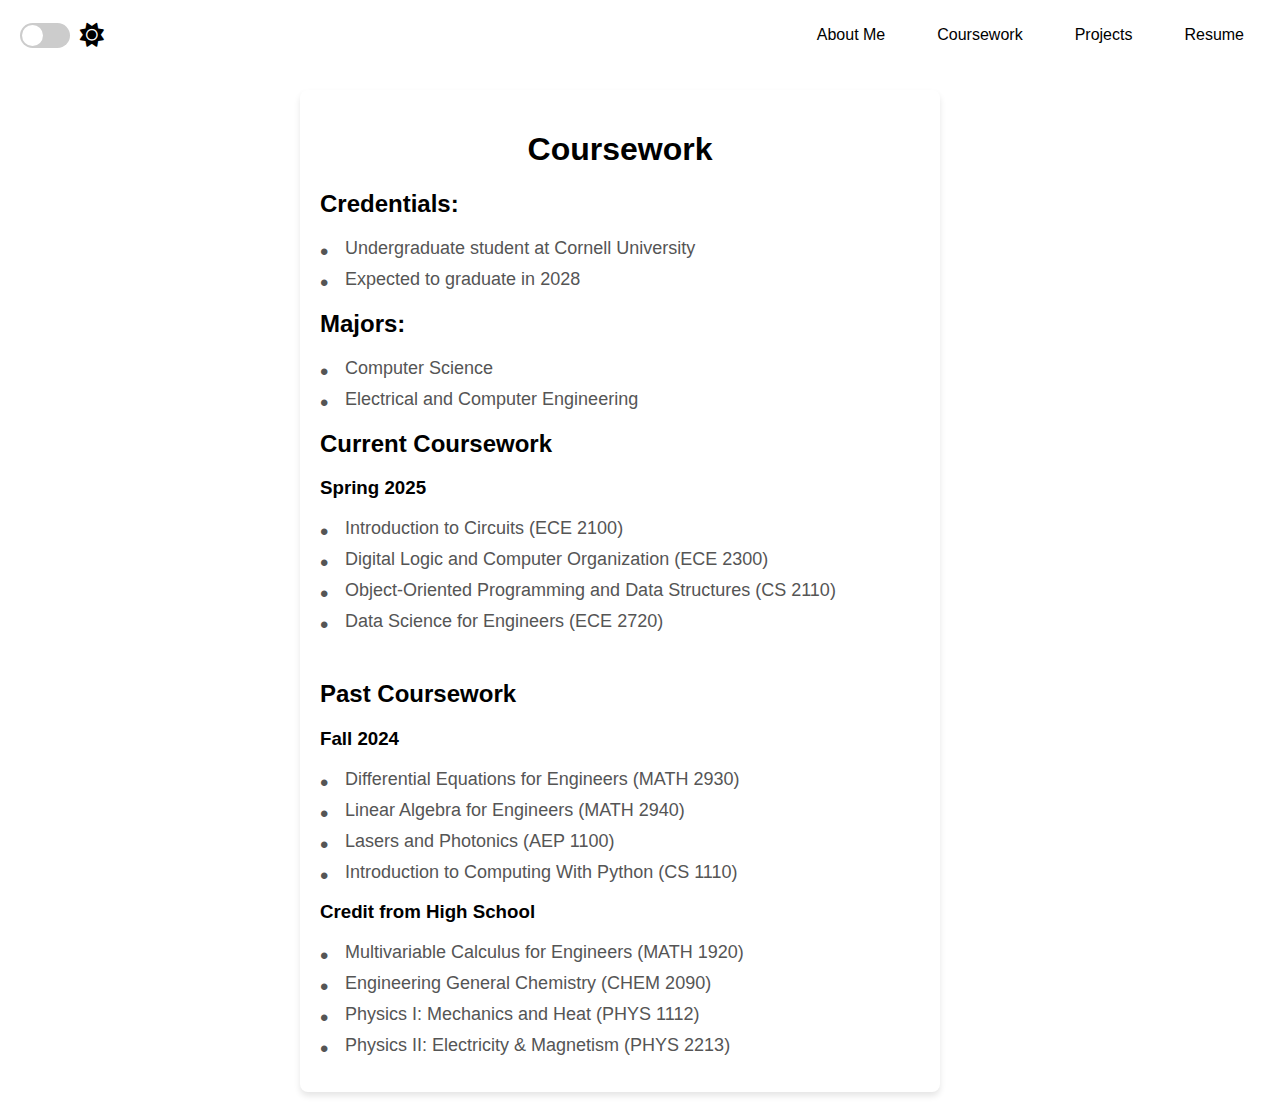
==== coursework.html @ 7ce8f93f "Add files via upload" ====
<!DOCTYPE html>
<html>

    <head>
      <meta charset="utf-8">
      <meta name="viewport" content="width=device-width">
      <title>replit</title>
      <link href="style.css" rel="stylesheet" type="text/css" />
        <link href="https://cdnjs.cloudflare.com/ajax/libs/font-awesome/6.0.0-beta3/css/all.min.css" rel="stylesheet">
          <script>
            (function() {
              const savedTheme = localStorage.getItem('theme') || 'light'; // Default to light mode
              if (savedTheme === 'dark') {
                document.documentElement.setAttribute('data-theme', 'dark'); // Set attribute for dark mode
              } else {
                document.documentElement.setAttribute('data-theme', 'light'); // Set attribute for light mode
              }
            })();
          </script>

      <!-- <nav class="navbar">
          <div class="brand"></div>
          <button class="menu-toggle" aria-label="Toggle Menu">
              ☰
          </button>
          <ul class="nav-list">
              <li><a href="index.html">About Me</a></li>
              <li><a href="coursework.html">Coursework</a></li>
              <li><a href="projects.html">Projects</a></li>
              <li><a href="VLResume.pdf">Resume</a></li>
              <div class="toggle-container">
                <input type="checkbox" id="theme-toggle" class="toggle-input">
                <label for="theme-toggle" class="toggle-label">
                  <span class="toggle-icon"></span>
                </label>
              </div>
          </ul>
      </nav> -->
          <nav class="navbar">
            <div class="toggle-container">

              <input type="checkbox" id="theme-toggle" class="toggle-input">
              <label for="theme-toggle" class="toggle-label">
                <span id="toggle-icon" class="icon"></span>
              </label>
                 <i id="theme-icon" class="fas fa-sun" style="font-size: 24px; color: black;"></i>   
            </div>
            <div class="menu">
              <button class="menu-toggle">☰</button>
              <ul class="nav-list">
                    <li><a href="index.html">About Me</a></li>
                    <li><a href="coursework.html">Coursework</a></li>
                    <li><a href="projects.html">Projects</a></li>
                    <li><a href="VLResume.pdf">Resume</a></li>
              </ul>
            </div>
          </nav>
    </head>

<body> 
      <!-- first section -->
    <div class="fade-in">
  <div class = "container">
  <div class="text-container">
      <div class="centered-container">
          <h1>Coursework</h1>
      </div>
      <h2>Credentials:</h2>
      <ul class="custom-list">
          <li class="custom-bullet"> Undergraduate student at Cornell University</li>
          <li class="custom-bullet"> Expected to graduate in 2028</li>
      
      <!-- next section -->
            <h2>Majors:</h2>
            <ul class="custom-list">
                <li class="custom-bullet"> Computer Science</li>
                <li class="custom-bullet"> Electrical and Computer Engineering </li>

      <!-- next section -->

              <h2>Current Coursework</h2>
                <h3>Spring 2025</h3>
              <ul class ="custom-list">
                     <li class="custom-bullet"> Introduction to Circuits (ECE 2100)</li>
                      <li class = "custom-bullet"> Digital Logic and Computer Organization (ECE 2300)</li>
                       <li class= "custom-bullet"> Object-Oriented Programming and Data Structures (CS 2110)</li>
                      <li class= "custom-bullet"> Data Science for Engineers (ECE 2720)</li>

                  <br>
        <!-- next section -->
                  <h2>Past Coursework</h2>
        <!-- next section -->
                         <h3>Fall 2024</h3>
                            <ul class="custom-list">
                                <li class="custom-bullet"> Differential Equations for Engineers (MATH 2930)</li>
                                <li class="custom-bullet"> Linear Algebra for Engineers (MATH 2940)</li>
                                 <li class="custom-bullet"> Lasers and Photonics (AEP 1100)</li>
                                <li class="custom-bullet">Introduction to Computing With Python (CS 1110)</li>
        <!-- next section -->
                        <h3>Credit from High School</h3>
                                <ul class="custom-list">
                                <li class="custom-bullet"> Multivariable Calculus for Engineers (MATH 1920)</li>
                                <li class="custom-bullet"> Engineering General Chemistry (CHEM 2090)</li>
                                <li class="custom-bullet"> Physics I: Mechanics and Heat (PHYS 1112)</li>
                                <li class="custom-bullet"> Physics II: Electricity & Magnetism (PHYS 2213)</li>

      

    </div>
                  </div>
                                </div>
<script src="script.js"></script>
</body>

</html>
---- style.css ----
html {
  height: 100%;
  width: 100%;
}
/* Navbar styling */
.navbar {
    display: flex;
    justify-content: space-between;
    align-items: center;
    background-color: white;
    padding: 10px 20px;
    position: sticky;
    top: 0;
    z-index: 1000;
    transition: background-color 0.3s, color 0.3s; /* Smooth transitions */

}

.menu {
  position: relative;
}

/* Nav list styling */
.nav-list {
    display: flex;
    gap: 20px;
    list-style: none;
    margin-left: auto; /* Align tabs to the right */
}

/* Nav links styling */
.nav-list li a {
    text-decoration: none;
    color: var(--nav-color, black); /* Use CSS variable for bullet color */
    padding: 8px 16px;
    border-radius: 4px;
    font-size: 16px;
    transition: background-color 0.2s ease-in-out;
}

/* Hover effect */
.nav-list li a:hover {
     font-weight: bold;
}

/* Menu toggle button */
.menu-toggle {
    display: none;
    font-size: 24px;
    background: none;
    border: none;
    cursor: pointer;
}

/* Media Query for Smaller Screens */
@media (max-width: 768px) {
    .menu-toggle {
        display: block; /* Show the toggle button */
    }

    .nav-list {
        display: none; /* Hide menu by default */
        flex-direction: column; /* Stack nav items vertically */
        gap: 10px;
        width: 250px; /* Limit dropdown width */
        background: var(--card-color, white);
        position: absolute;
        top: 30px; /* Position below navbar */
        right: 10px; /* Align dropdown to the right */
        padding: 20px; /* Add padding around the dropdown */
        border: 1px solid #ddd;
        border-radius: 4px;
        box-shadow: 0 4px 8px rgba(0, 0, 0, 0.1);
    }

    .nav-list.active {
        display: flex; /* Show menu when active */
    }

    .nav-list li a {
        text-align: left; /* Align text to the left inside dropdown */
        font-size: 14px;
        padding: 8px 12px; /* Add padding for better readability */
    }
}

.container {
    display: flex;
    flex-wrap: wrap; /* Ensures responsiveness by wrapping content on smaller screens */
    justify-content: center;
    align-items: center;
    max-width: 1200px; /* Limit the container's width for better layout */
    padding: 20px;
    gap: 20px; /* Adds space between the text and image */
}
/* Text Container */
.text-container {
    /* width: 40%; /* Adjust width as needed */ 
    /* margin-left: 10%;*/ 
    flex: 1; 
    min-width: 300px; 
    max-width: 600px; 
    text-align: left;
    border-radius: 8px;
    padding: 20px;
    box-shadow: 0 4px 6px rgba(0, 0, 0, 0.1);
}
/* Image Container */
.image-container {
    width: 300px; /* Set the width of the square */
    height: 300px; /* Set the height of the square */
    overflow: hidden; /* Ensures the image doesn't overflow */
    display: flex;
    justify-content: center;
    align-items: center;
    border-radius: 8px; /* Optional: makes the square corners rounded */
}

/* Image Styling */
.image-container img {
    width: 100%; /* Scale image to fit the width */
    height: 100%; /* Scale image to fit the height */
    object-fit: cover; /* Ensures the image fills the square and maintains aspect ratio */
}

/* Custom List Styling */
.custom-list {
    list-style: none; /* Removes default bullet points */
    padding: 0;
}

.custom-list li {
    position: relative;
    margin: 10px 0;
    padding-left: 25px; /* Creates space for the custom bullet */
    font-size: 18px;
    color: #555;
}

/* Custom Bullet */
.custom-list li::before {
    content: "•"; 
    position: absolute;
    left: 0;
    font-size: 24px; 
    color: var(--bullet-color, black); /* Use CSS variable for bullet color */
}

.centered-container {
    text-align: center; /* Centers text within the container */
}



/* Projects Section */
.projects {
    text-align: center;
    padding: 50px;
    max-width: 1200px; /* Limit the container's width for better layout */

}

.projects h1 {
    margin-bottom: 30px;
    font-size: 2rem;
}

/* Project Container */
.project-container {
    display: flex;
    flex-direction: column; /* Stack the items vertically */
    align-items: center; /* Center items horizontally */
    gap: 20px; /* Add space between the cards */
}

/* Individual Project Card */
.project-card {
    width: 90%; /* Make it responsive by setting it to 90% of the screen width */
    max-width: 400px; /* Limit the maximum width */
    background: var(--card-color, white); /* Use CSS variable for bullet color */
    border-radius: 10px;
    box-shadow: 0 4px 8px rgba(0, 0, 0, 0.1);
    overflow: hidden;
    transition: transform 0.3s ease, box-shadow 0.3s ease;
    cursor: pointer;
}

.project-card img {
    margin: 5%;
    width: 90%;
    height: 200px;
    object-fit: cover;
    border-radius: 10px;
}

.project-card .project-content {
    padding: 20px;
}

.project-card h2 {
    font-size: 1.5rem;
}

.project-card p {
    font-size: 1rem;
    color: #555;
}

/* Hover Effect */
.project-card:hover {
    transform: scale(1.05);
    box-shadow: 0 8px 16px rgba(0, 0, 0, 0.2);
}


/* Initial state - invisible */
.fade-in {
    opacity: 0;
    transform: translateY(20px); /* Optional: slide up effect */
    transition: opacity 1s ease, transform 1s ease;
}

/* Final state - visible */
.fade-in.visible {
    opacity: 1;
    transform: translateY(0);
}

/* Styling for the title */
.typing {
    font-size: 2rem;
    font-weight: bold;
    white-space: nowrap; /* Prevent text wrapping */
    overflow: hidden; /* Hide overflowing text during animation */
    border-right: 2px solid black; /* Cursor effect */
    display: inline-block;
    animation: blink 0.5s step-end infinite; /* Blinking cursor */
}

/* Blinking cursor animation */
@keyframes blink {
    50% {
        border-color: transparent;
    }
}


/* General styles */
body {
  margin: 0;
  font-family: Arial, sans-serif;
  transition: background-color 0.3s, color 0.3s;
  background-color: #ffffff; /* Default to day mode */
  color: #000000;
}

nav {
  display: flex;
  justify-content: flex-end;
  padding: 10px;
  background-color: #f0f0f0;
}

.toggle-container {
  position: relative;
  /* display: inline-block; */
  width: 50px;
  height: 25px;
  display: flex;
  align-items: center;
  gap: 10px;
}

.toggle-input {
  display: none;
}

.toggle-label {
  position: relative;
  display: block;
  width: 100%;
  height: 100%;
  background-color: #ccc;
  border-radius: 25px;
  cursor: pointer;
  transition: background-color 0.3s;
}

.toggle-label::before {
  content: '';
  position: absolute;
  top: 2px;
  left: 2px;
  width: 21px;
  height: 21px;
  background-color: #fff;
  border-radius: 50%;
  transition: transform 0.3s;
}

.toggle-input:checked + .toggle-label {
  background-color: #444;
}

.toggle-input:checked + .toggle-label::before {
  transform: translateX(25px);
}

.toggle-icon {
  position: absolute;
  top: 50%;
  left: 50%;
  transform: translate(-50%, -50%);
  pointer-events: none;
}

.icon {
  display: flex;
  align-items: center;
  justify-content: center;
  height: 24px;
  width: 24px;
  color: #000; /* Default to black */
  transition: color 0.3s;
margin-left:30px;
}

/* Default (Light Mode) */
:root {
  --background-color: #ffffff;
  --text-color: #000000;
  --icon-color: #000000;
  --navbar-background: #ffffff;
  --navbar-text-color: #000000;
}

/* Dark Mode */
[data-theme="dark"] {
  --background-color: #121212;
  --text-color: #ffffff;
  --icon-color: #ffffff;
  --navbar-background: #000000;
  --navbar-text-color: #ffffff;
}

/* Apply colors dynamically */
body {
  background-color: var(--background-color);
  color: var(--text-color);
  transition: background-color 0.3s, color 0.3s;
}

.navbar {
  background-color: var(--navbar-background);
  color: var(--navbar-text-color);
}

#theme-icon {
  font-size: 24px;
  color: var(--icon-color);
  transition: color 0.3s;
}
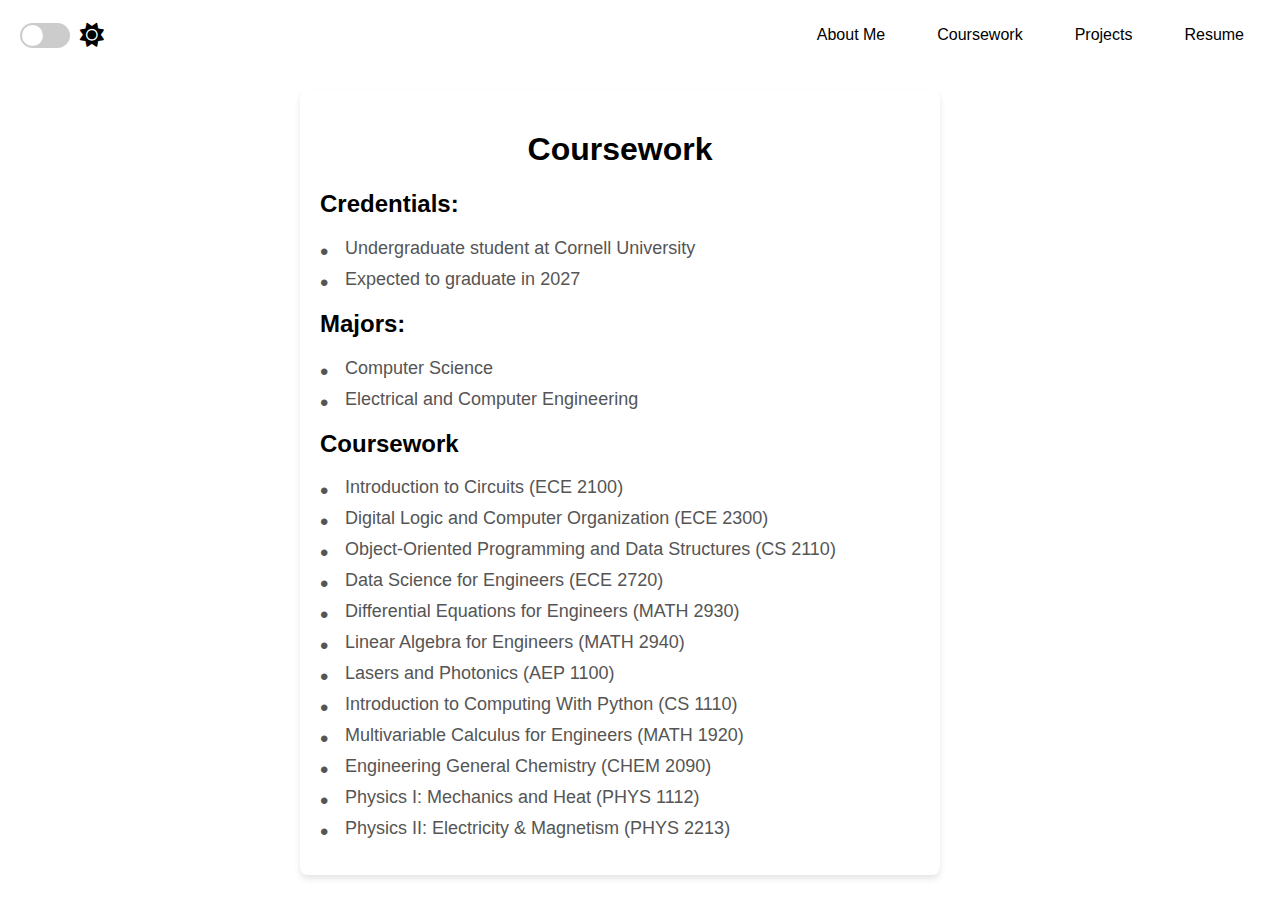
==== commit 90be2abb: "Update coursework.html" ====
--- a/coursework.html
+++ b/coursework.html
@@ -68,7 +68,7 @@
       <h2>Credentials:</h2>
       <ul class="custom-list">
           <li class="custom-bullet"> Undergraduate student at Cornell University</li>
-          <li class="custom-bullet"> Expected to graduate in 2028</li>
+          <li class="custom-bullet"> Expected to graduate in 2027</li>
       
       <!-- next section -->
             <h2>Majors:</h2>
@@ -78,27 +78,19 @@
 
       <!-- next section -->
 
-              <h2>Current Coursework</h2>
-                <h3>Spring 2025</h3>
-              <ul class ="custom-list">
+              <h2>Coursework</h2>
+<!--                 <h3>Spring 2025</h3>
+              <ul class ="custom-list"> -->
                      <li class="custom-bullet"> Introduction to Circuits (ECE 2100)</li>
                       <li class = "custom-bullet"> Digital Logic and Computer Organization (ECE 2300)</li>
                        <li class= "custom-bullet"> Object-Oriented Programming and Data Structures (CS 2110)</li>
                       <li class= "custom-bullet"> Data Science for Engineers (ECE 2720)</li>
 
-                  <br>
-        <!-- next section -->
-                  <h2>Past Coursework</h2>
-        <!-- next section -->
-                         <h3>Fall 2024</h3>
-                            <ul class="custom-list">
                                 <li class="custom-bullet"> Differential Equations for Engineers (MATH 2930)</li>
                                 <li class="custom-bullet"> Linear Algebra for Engineers (MATH 2940)</li>
                                  <li class="custom-bullet"> Lasers and Photonics (AEP 1100)</li>
                                 <li class="custom-bullet">Introduction to Computing With Python (CS 1110)</li>
-        <!-- next section -->
-                        <h3>Credit from High School</h3>
-                                <ul class="custom-list">
+        
                                 <li class="custom-bullet"> Multivariable Calculus for Engineers (MATH 1920)</li>
                                 <li class="custom-bullet"> Engineering General Chemistry (CHEM 2090)</li>
                                 <li class="custom-bullet"> Physics I: Mechanics and Heat (PHYS 1112)</li>
@@ -112,4 +104,4 @@
 <script src="script.js"></script>
 </body>
 
-</html>+</html>
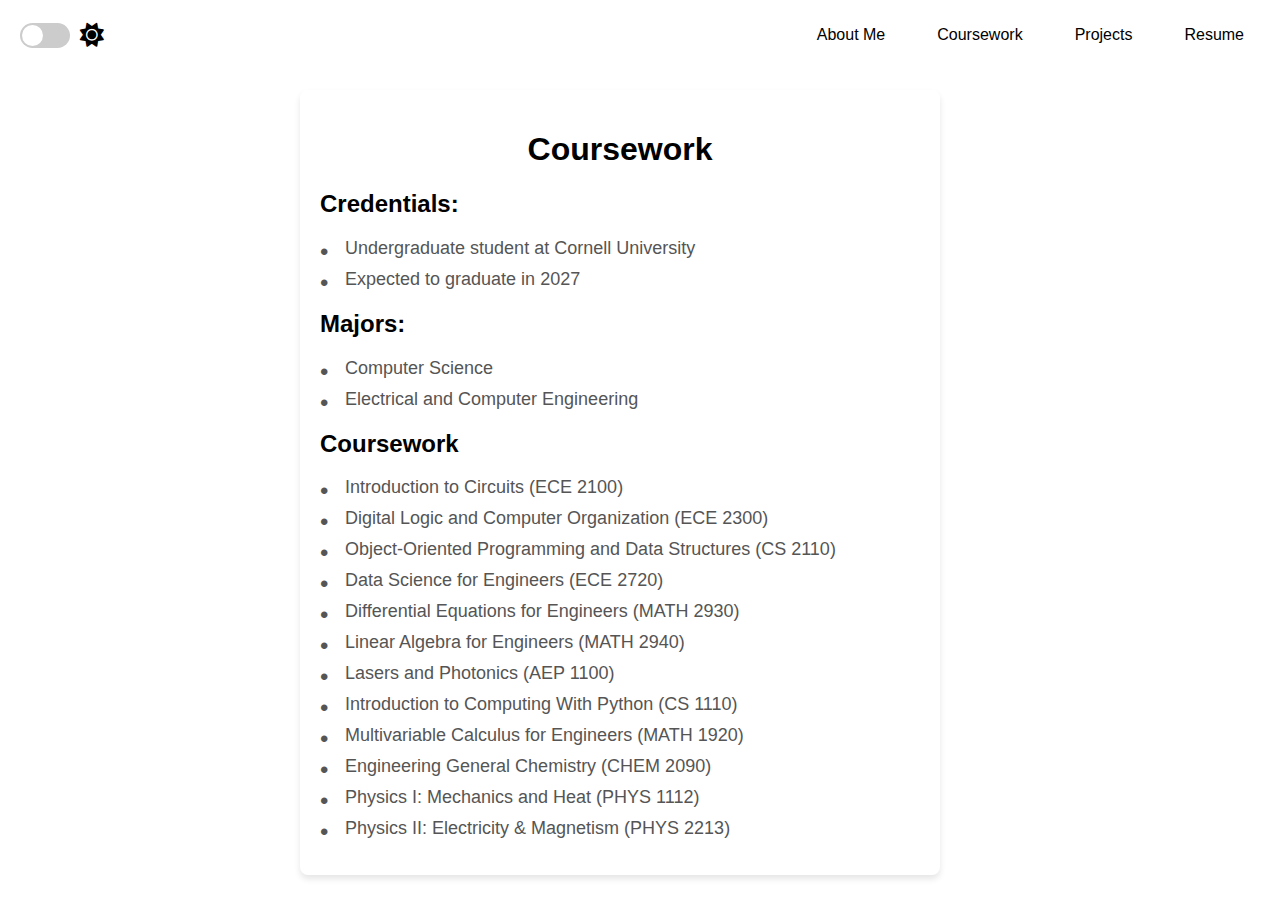
==== commit 63de30c2: "Update coursework.html" ====
--- a/coursework.html
+++ b/coursework.html
@@ -4,7 +4,7 @@
     <head>
       <meta charset="utf-8">
       <meta name="viewport" content="width=device-width">
-      <title>replit</title>
+      <title>Vienna Li</title>
       <link href="style.css" rel="stylesheet" type="text/css" />
         <link href="https://cdnjs.cloudflare.com/ajax/libs/font-awesome/6.0.0-beta3/css/all.min.css" rel="stylesheet">
           <script>
